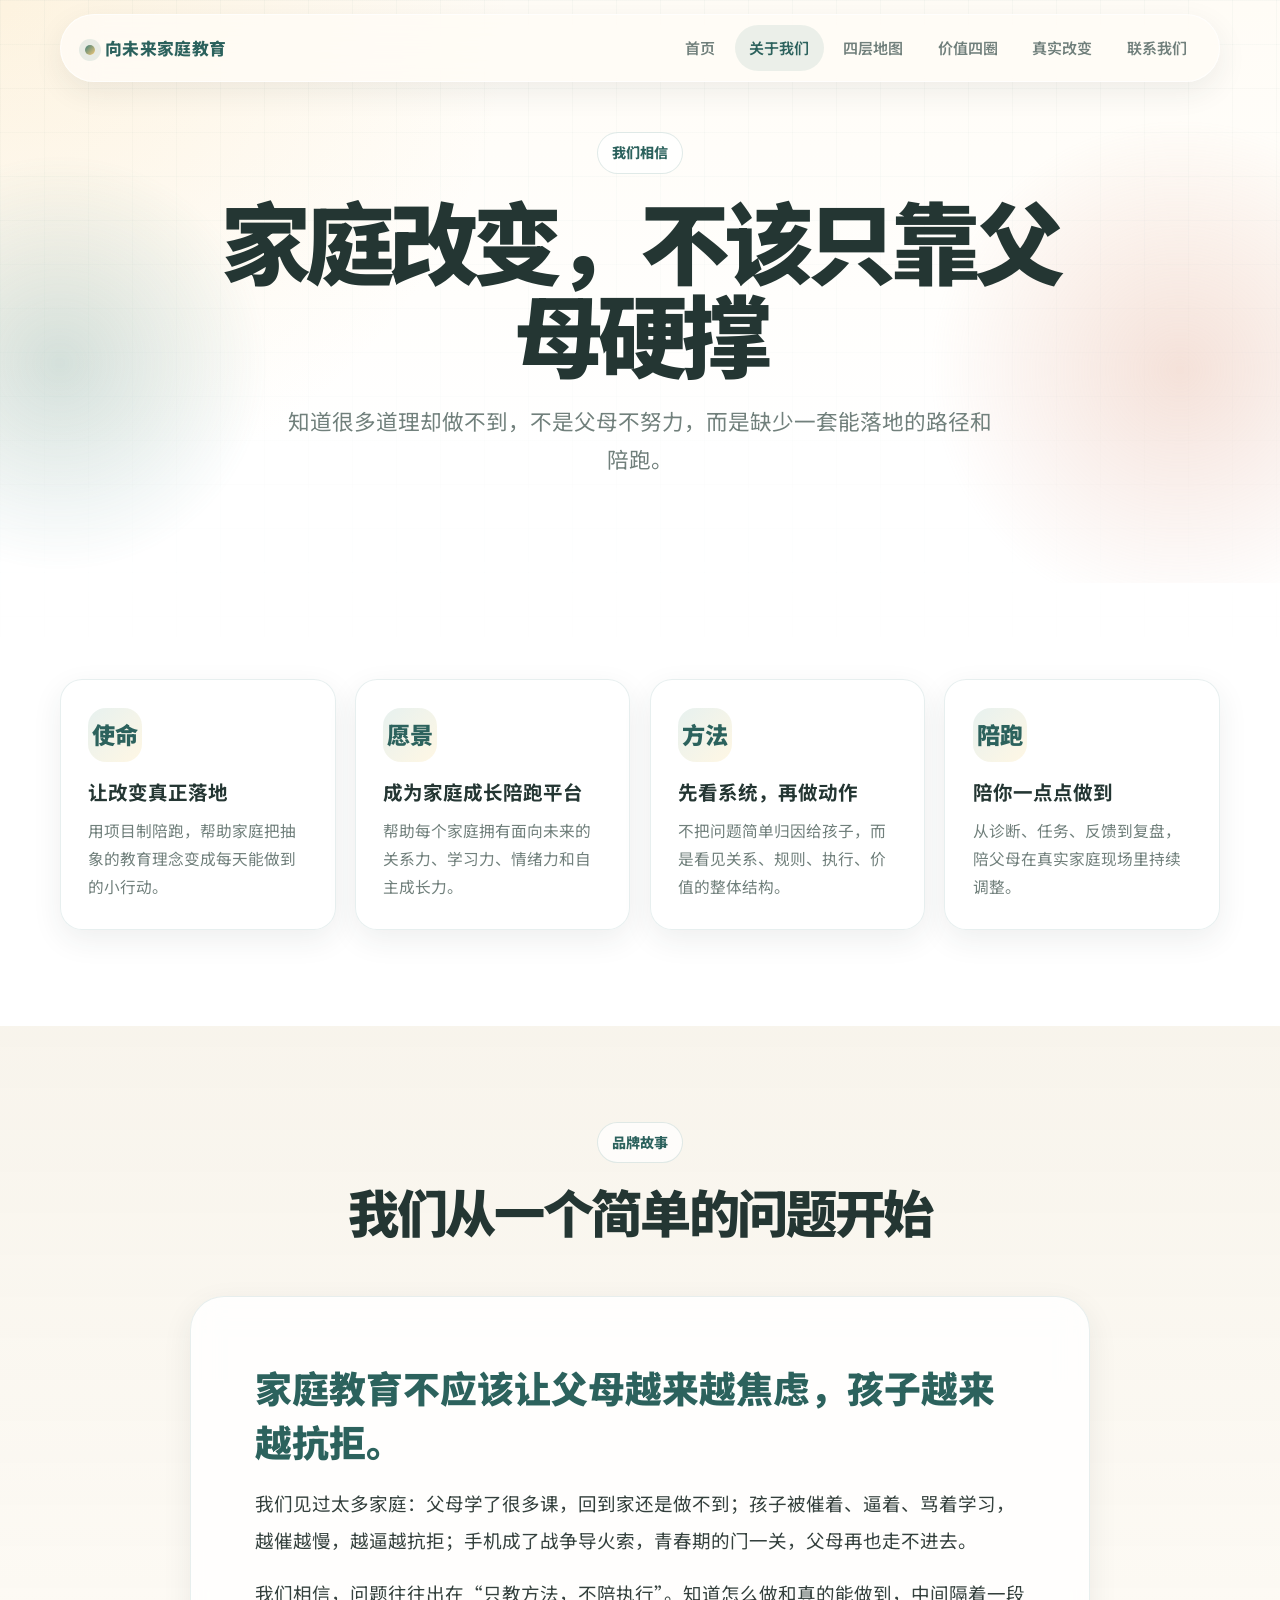
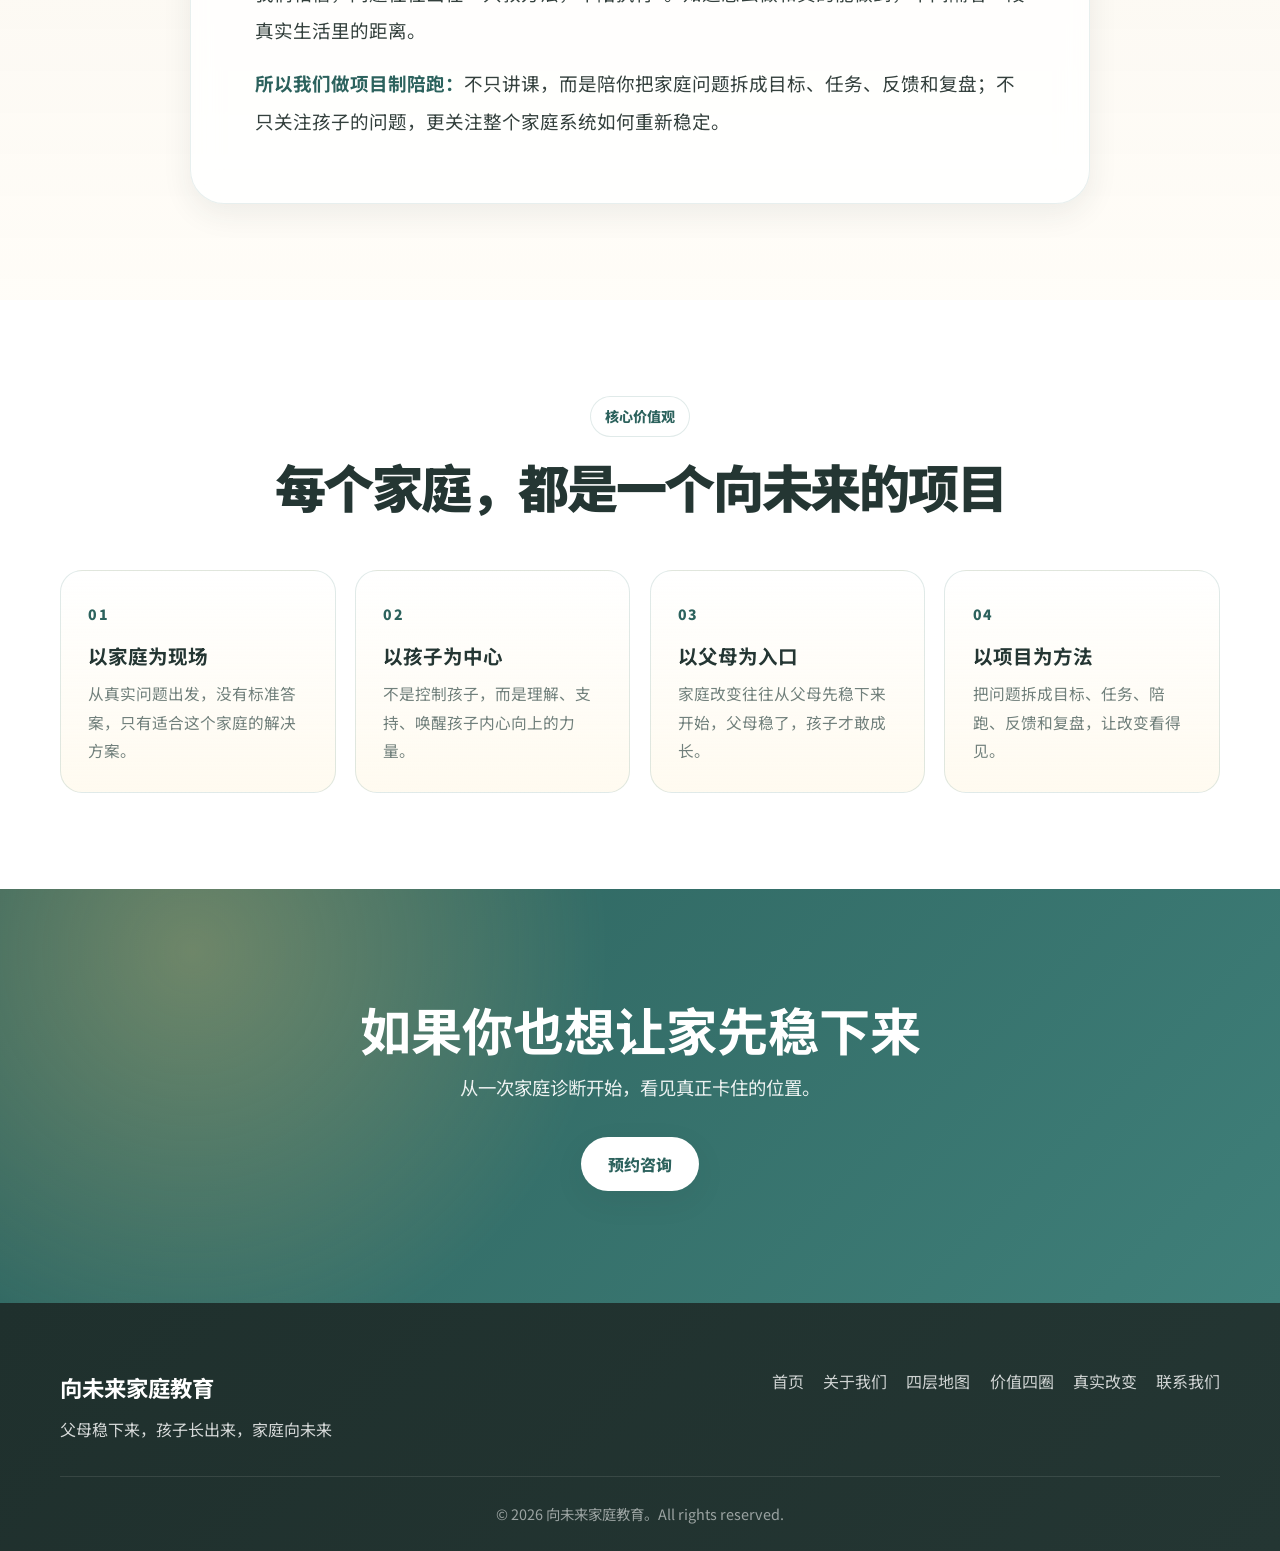
==== about.html @ 32664b5d "Initial commit: 向未来家庭教育官网 纯静态 HTML/CSS/JS 站点，包含首页、关于我们、四层地图、价值四圈、真实改变、联系我们等页面。设计了温暖浅色版和首页深色高级动态样板。  " ====
<!DOCTYPE html>
<html lang="zh-CN">
<head>
    <meta charset="UTF-8">
    <meta name="viewport" content="width=device-width, initial-scale=1.0">
    <title>关于我们 - 向未来家庭教育</title>
    <meta name="description" content="向未来家庭教育，用项目制陪跑帮助家庭把改变真正落地。">
    <link rel="stylesheet" href="css/style.css">
    <link href="https://fonts.googleapis.com/css2?family=Noto+Sans+SC:wght@300;400;500;700;900&display=swap" rel="stylesheet">
</head>
<body>
    <nav class="navbar">
        <div class="container">
            <div class="nav-brand">向未来家庭教育</div>
            <div class="nav-menu">
                <a href="index.html" class="nav-link">首页</a>
                <a href="about.html" class="nav-link active">关于我们</a>
                <a href="system.html" class="nav-link">四层地图</a>
                <a href="value.html" class="nav-link">价值四圈</a>
                <a href="cases.html" class="nav-link">真实改变</a>
                <a href="contact.html" class="nav-link">联系我们</a>
            </div>
            <button class="nav-toggle" aria-label="打开菜单">☰</button>
        </div>
    </nav>

    <section class="hero page-hero">
        <div class="container">
            <div class="hero-content reveal">
                <div class="hero-eyebrow">我们相信</div>
                <h1 class="hero-title">家庭改变，不该只靠父母硬撑</h1>
                <p class="hero-subtitle">知道很多道理却做不到，不是父母不努力，而是缺少一套能落地的路径和陪跑。</p>
            </div>
        </div>
    </section>

    <section class="section">
        <div class="container">
            <div class="values-grid">
                <div class="value-card reveal">
                    <div class="value-icon">使命</div>
                    <h3>让改变真正落地</h3>
                    <p>用项目制陪跑，帮助家庭把抽象的教育理念变成每天能做到的小行动。</p>
                </div>
                <div class="value-card reveal">
                    <div class="value-icon">愿景</div>
                    <h3>成为家庭成长陪跑平台</h3>
                    <p>帮助每个家庭拥有面向未来的关系力、学习力、情绪力和自主成长力。</p>
                </div>
                <div class="value-card reveal">
                    <div class="value-icon">方法</div>
                    <h3>先看系统，再做动作</h3>
                    <p>不把问题简单归因给孩子，而是看见关系、规则、执行、价值的整体结构。</p>
                </div>
                <div class="value-card reveal">
                    <div class="value-icon">陪跑</div>
                    <h3>陪你一点点做到</h3>
                    <p>从诊断、任务、反馈到复盘，陪父母在真实家庭现场里持续调整。</p>
                </div>
            </div>
        </div>
    </section>

    <section class="section bg-light">
        <div class="container">
            <div class="section-header reveal">
                <span class="eyebrow">品牌故事</span>
                <h2 class="section-title">我们从一个简单的问题开始</h2>
            </div>
            <div class="who-we-are reveal">
                <div class="who-card">
                    <p class="big-text">家庭教育不应该让父母越来越焦虑，孩子越来越抗拒。</p>
                    <p>我们见过太多家庭：父母学了很多课，回到家还是做不到；孩子被催着、逼着、骂着学习，越催越慢，越逼越抗拒；手机成了战争导火索，青春期的门一关，父母再也走不进去。</p>
                    <p>我们相信，问题往往出在“只教方法，不陪执行”。知道怎么做和真的能做到，中间隔着一段真实生活里的距离。</p>
                    <p><strong>所以我们做项目制陪跑：</strong>不只讲课，而是陪你把家庭问题拆成目标、任务、反馈和复盘；不只关注孩子的问题，更关注整个家庭系统如何重新稳定。</p>
                </div>
            </div>
        </div>
    </section>

    <section class="section">
        <div class="container">
            <div class="section-header reveal">
                <span class="eyebrow">核心价值观</span>
                <h2 class="section-title">每个家庭，都是一个向未来的项目</h2>
            </div>
            <div class="why-us">
                <div class="why-card reveal"><div class="why-number">01</div><h4>以家庭为现场</h4><p>从真实问题出发，没有标准答案，只有适合这个家庭的解决方案。</p></div>
                <div class="why-card reveal"><div class="why-number">02</div><h4>以孩子为中心</h4><p>不是控制孩子，而是理解、支持、唤醒孩子内心向上的力量。</p></div>
                <div class="why-card reveal"><div class="why-number">03</div><h4>以父母为入口</h4><p>家庭改变往往从父母先稳下来开始，父母稳了，孩子才敢成长。</p></div>
                <div class="why-card reveal"><div class="why-number">04</div><h4>以项目为方法</h4><p>把问题拆成目标、任务、陪跑、反馈和复盘，让改变看得见。</p></div>
            </div>
        </div>
    </section>

    <section class="section bg-primary">
        <div class="container">
            <div class="free-tools reveal">
                <h2>如果你也想让家先稳下来</h2>
                <p>从一次家庭诊断开始，看见真正卡住的位置。</p>
                <a href="contact.html" class="btn btn-white">预约咨询</a>
            </div>
        </div>
    </section>

    <footer class="footer"><div class="container"><div class="footer-content"><div class="footer-brand"><h3>向未来家庭教育</h3><p>父母稳下来，孩子长出来，家庭向未来</p></div><div class="footer-links"><a href="index.html">首页</a><a href="about.html">关于我们</a><a href="system.html">四层地图</a><a href="value.html">价值四圈</a><a href="cases.html">真实改变</a><a href="contact.html">联系我们</a></div></div><div class="footer-bottom"><p>&copy; 2026 向未来家庭教育。All rights reserved.</p></div></div></footer>
    <script src="js/main.js"></script>
</body>
</html>
---- css/style.css ----
/* 全局重置 */
* {
    margin: 0;
    padding: 0;
    box-sizing: border-box;
}

:root {
    --primary: #3F7F79;
    --primary-dark: #2C625D;
    --primary-soft: #E7F1EF;
    --secondary: #DFA58F;
    --secondary-soft: #FFF1EA;
    --accent: #F4C979;
    --accent-soft: #FFF7E4;
    --dark: #243633;
    --text: #34403D;
    --text-light: #71807C;
    --muted: #8D9A96;
    --line: rgba(63, 127, 121, 0.16);
    --light: #F7F3EA;
    --cream: #FFFCF6;
    --white: #fff;
    --danger: #BF5B51;
    --success: #4A8E68;
    --shadow-sm: 0 10px 30px rgba(36, 54, 51, 0.08);
    --shadow-md: 0 20px 60px rgba(36, 54, 51, 0.12);
    --shadow-lg: 0 34px 90px rgba(36, 54, 51, 0.18);
    --radius-sm: 14px;
    --radius-md: 22px;
    --radius-lg: 34px;
    --radius-xl: 48px;
    --ease: cubic-bezier(.2, .8, .2, 1);
}

html {
    scroll-behavior: smooth;
}

body {
    font-family: 'Noto Sans SC', -apple-system, BlinkMacSystemFont, "Segoe UI", sans-serif;
    line-height: 1.8;
    color: var(--text);
    background:
        radial-gradient(circle at top left, rgba(244, 201, 121, 0.18), transparent 32rem),
        linear-gradient(180deg, var(--cream), #fff 28rem);
    overflow-x: hidden;
}

body::before {
    content: "";
    position: fixed;
    inset: 0;
    pointer-events: none;
    background-image: linear-gradient(rgba(63, 127, 121, .035) 1px, transparent 1px), linear-gradient(90deg, rgba(63, 127, 121, .035) 1px, transparent 1px);
    background-size: 44px 44px;
    mask-image: linear-gradient(to bottom, #000, transparent 75%);
    z-index: -1;
}

img {
    max-width: 100%;
    display: block;
}

a {
    color: inherit;
}

.container {
    width: min(1160px, calc(100% - 40px));
    margin: 0 auto;
}

/* 导航栏 */
.navbar {
    position: fixed;
    top: 14px;
    left: 0;
    right: 0;
    z-index: 1000;
    transition: all .3s var(--ease);
}

.navbar .container {
    height: 68px;
    display: flex;
    justify-content: space-between;
    align-items: center;
    gap: 1.5rem;
    padding: 0 18px 0 24px;
    border: 1px solid rgba(255, 255, 255, .72);
    border-radius: 999px;
    background: rgba(255, 252, 246, .82);
    backdrop-filter: blur(18px);
    box-shadow: var(--shadow-sm);
}

.navbar.scrolled .container {
    background: rgba(255, 252, 246, .94);
    box-shadow: 0 16px 50px rgba(36, 54, 51, .14);
}

.nav-brand {
    font-size: 1.05rem;
    font-weight: 800;
    letter-spacing: .02em;
    color: var(--primary-dark);
    white-space: nowrap;
}

.nav-brand::before {
    content: "";
    display: inline-block;
    width: 10px;
    height: 10px;
    margin-right: 10px;
    border-radius: 999px;
    background: linear-gradient(135deg, var(--primary), var(--accent));
    box-shadow: 0 0 0 6px rgba(63, 127, 121, .12);
}

.nav-menu {
    display: flex;
    align-items: center;
    gap: .35rem;
}

.nav-link {
    text-decoration: none;
    color: var(--text-light);
    font-weight: 600;
    font-size: .94rem;
    padding: .58rem .9rem;
    border-radius: 999px;
    transition: all .25s var(--ease);
}

.nav-link:hover,
.nav-link.active {
    color: var(--primary-dark);
    background: rgba(63, 127, 121, .1);
}

.nav-toggle {
    display: none;
    width: 42px;
    height: 42px;
    border: 0;
    border-radius: 999px;
    background: var(--primary-soft);
    color: var(--primary-dark);
    font-size: 1.2rem;
    cursor: pointer;
}

/* 按钮 */
.btn {
    display: inline-flex;
    align-items: center;
    justify-content: center;
    gap: .5rem;
    min-height: 48px;
    padding: 12px 26px;
    border-radius: 999px;
    text-decoration: none;
    font-weight: 800;
    letter-spacing: .01em;
    transition: all .25s var(--ease);
    border: 1px solid transparent;
    cursor: pointer;
}

.btn-primary {
    background: linear-gradient(135deg, var(--primary), var(--primary-dark));
    color: var(--white);
    box-shadow: 0 16px 34px rgba(63, 127, 121, .26);
}

.btn-primary:hover {
    transform: translateY(-3px);
    box-shadow: 0 22px 42px rgba(63, 127, 121, .34);
}

.btn-secondary {
    background: rgba(255, 255, 255, .68);
    color: var(--primary-dark);
    border-color: var(--line);
}

.btn-secondary:hover {
    background: var(--primary-soft);
    transform: translateY(-2px);
}

.btn-white {
    background: var(--white);
    color: var(--primary-dark);
    box-shadow: var(--shadow-sm);
}

.btn-white:hover {
    transform: translateY(-3px);
    box-shadow: var(--shadow-md);
}

/* Hero 区域 */
.hero {
    position: relative;
    min-height: 92vh;
    display: flex;
    align-items: center;
    padding: 132px 0 72px;
    overflow: hidden;
    color: var(--dark);
}

.hero::before,
.hero::after {
    content: "";
    position: absolute;
    border-radius: 999px;
    filter: blur(2px);
    pointer-events: none;
}

.hero::before {
    width: 520px;
    height: 520px;
    right: -160px;
    top: 110px;
    background: radial-gradient(circle, rgba(223, 165, 143, .32), transparent 68%);
}

.hero::after {
    width: 420px;
    height: 420px;
    left: -150px;
    bottom: 10px;
    background: radial-gradient(circle, rgba(63, 127, 121, .22), transparent 70%);
}

.hero-content {
    position: relative;
    z-index: 1;
    max-width: 880px;
    text-align: center;
    margin: 0 auto;
}

.hero-eyebrow,
.eyebrow {
    display: inline-flex;
    align-items: center;
    gap: .5rem;
    padding: .45rem .85rem;
    margin-bottom: 1.2rem;
    border: 1px solid var(--line);
    border-radius: 999px;
    background: rgba(255, 255, 255, .72);
    color: var(--primary-dark);
    font-size: .88rem;
    font-weight: 800;
}

.hero-title {
    font-size: clamp(2.7rem, 7vw, 6rem);
    font-weight: 900;
    line-height: 1.04;
    letter-spacing: -.07em;
    color: var(--dark);
    margin-bottom: 1.4rem;
}

.hero-title span,
.gradient-text {
    color: transparent;
    background: linear-gradient(135deg, var(--primary-dark), var(--secondary), var(--accent));
    -webkit-background-clip: text;
    background-clip: text;
}

.hero-subtitle {
    max-width: 720px;
    margin: 0 auto 2rem;
    font-size: clamp(1.08rem, 2vw, 1.35rem);
    color: var(--text-light);
}

.hero-buttons {
    display: flex;
    gap: .9rem;
    justify-content: center;
    flex-wrap: wrap;
}

.hero-panel {
    margin: 3rem auto 0;
    display: grid;
    grid-template-columns: repeat(3, 1fr);
    gap: 1rem;
    max-width: 930px;
}

.hero-stat,
.glass-card {
    padding: 1.25rem;
    border: 1px solid rgba(255, 255, 255, .7);
    border-radius: var(--radius-md);
    background: rgba(255, 255, 255, .7);
    box-shadow: var(--shadow-sm);
    backdrop-filter: blur(16px);
}

.hero-stat strong {
    display: block;
    color: var(--primary-dark);
    font-size: 1.15rem;
    margin-bottom: .25rem;
}

.hero-stat span {
    color: var(--text-light);
    font-size: .94rem;
}

/* 通用区块 */
.section {
    padding: 96px 0;
    position: relative;
}

.section-header {
    text-align: center;
    margin: 0 auto 3.4rem;
    max-width: 760px;
}

.section-title {
    font-size: clamp(2rem, 4vw, 3.3rem);
    line-height: 1.16;
    letter-spacing: -.045em;
    font-weight: 900;
    color: var(--dark);
    margin-bottom: .9rem;
}

.section-subtitle {
    font-size: 1.12rem;
    color: var(--text-light);
}

.bg-light {
    background: linear-gradient(180deg, rgba(247, 243, 234, .9), rgba(255, 252, 246, .82));
}

.bg-primary {
    background:
        radial-gradient(circle at 15% 15%, rgba(244, 201, 121, .32), transparent 26rem),
        linear-gradient(135deg, var(--primary-dark), var(--primary));
    color: var(--white);
}

.bg-primary .section-title,
.bg-primary .section-subtitle,
.bg-primary h2,
.bg-primary p {
    color: var(--white);
}

/* 卡片与网格 */
.who-we-are {
    max-width: 900px;
    margin: 0 auto;
}

.who-card,
.value-card,
.testimonial-card,
.contact-item,
.case-card,
.feature-card,
.story-card,
.form-card,
.tool-card,
.pyramid-layer,
.circle-item,
.formula-step {
    border: 1px solid rgba(63, 127, 121, .12);
    background: rgba(255, 255, 255, .82);
    box-shadow: var(--shadow-sm);
    backdrop-filter: blur(14px);
}

.who-card {
    padding: clamp(2rem, 5vw, 4rem);
    border-radius: var(--radius-lg);
    font-size: 1.16rem;
    line-height: 2;
}

.who-card p + p {
    margin-top: 1rem;
}

.who-card strong,
.highlight {
    color: var(--primary-dark);
}

.big-text {
    font-size: clamp(1.5rem, 3vw, 2.3rem);
    line-height: 1.45;
    font-weight: 900;
    color: var(--primary-dark);
}

.values-grid,
.why-us,
.testimonials,
.contact-info,
.feature-grid,
.case-grid,
.resource-grid {
    display: grid;
    grid-template-columns: repeat(4, 1fr);
    gap: 1.2rem;
}

.value-card,
.why-card,
.contact-item,
.feature-card,
.tool-card {
    padding: 1.7rem;
    border-radius: var(--radius-md);
    transition: all .28s var(--ease);
}

.value-card {
    min-height: 100%;
}

.value-card:hover,
.why-card:hover,
.testimonial-card:hover,
.contact-item:hover,
.feature-card:hover,
.tool-card:hover {
    transform: translateY(-6px);
    box-shadow: var(--shadow-md);
}

.value-icon {
    width: 54px;
    height: 54px;
    display: grid;
    place-items: center;
    margin-bottom: 1.1rem;
    border-radius: 18px;
    background: linear-gradient(135deg, var(--primary-soft), var(--accent-soft));
    color: var(--primary-dark);
    font-size: 1.45rem;
    font-weight: 900;
}

.value-card h3,
.why-card h4,
.contact-item h4,
.feature-card h3,
.tool-card h3 {
    color: var(--dark);
    font-size: 1.22rem;
    line-height: 1.35;
    margin-bottom: .7rem;
}

.value-card p,
.why-card p,
.contact-item p,
.feature-card p,
.tool-card p {
    color: var(--text-light);
    font-size: .98rem;
}

.why-card {
    position: relative;
    border-radius: var(--radius-md);
    background: linear-gradient(180deg, rgba(255,255,255,.85), rgba(255,247,228,.55));
    border: 1px solid var(--line);
}

.why-number {
    display: inline-flex;
    margin-bottom: 1rem;
    color: var(--primary-dark);
    font-size: .88rem;
    font-weight: 900;
    letter-spacing: .12em;
}

.testimonials {
    grid-template-columns: repeat(3, 1fr);
}

.testimonial-card,
.case-card {
    position: relative;
    padding: 2rem;
    border-radius: var(--radius-lg);
    overflow: hidden;
}

.testimonial-card::before {
    content: "“";
    position: absolute;
    top: -18px;
    right: 24px;
    font-size: 8rem;
    line-height: 1;
    color: rgba(63, 127, 121, .1);
    font-family: Georgia, serif;
}

.testimonial-text {
    position: relative;
    z-index: 1;
    font-size: 1.05rem;
    line-height: 1.9;
    color: var(--text);
    margin-bottom: 1.5rem;
}

.testimonial-author {
    color: var(--primary-dark);
    font-weight: 800;
}

/* 免费工具 */
.free-tools {
    text-align: center;
    padding: 1rem 0;
}

.free-tools h2 {
    font-size: clamp(2rem, 4vw, 3.4rem);
    line-height: 1.12;
    margin-bottom: .8rem;
}

.free-tools p {
    font-size: 1.15rem;
    opacity: .9;
    margin-bottom: 2rem;
}

.tools-list {
    display: flex;
    flex-wrap: wrap;
    gap: .75rem;
    justify-content: center;
    margin-bottom: 2.2rem;
}

.tool-item {
    display: inline-flex;
    align-items: center;
    padding: .62rem 1rem;
    border: 1px solid rgba(255,255,255,.32);
    border-radius: 999px;
    background: rgba(255,255,255,.14);
    color: inherit;
    font-weight: 700;
}

/* 方法论页面 */
.page-hero {
    min-height: 54vh;
}

.core-principle {
    position: relative;
    padding: clamp(2rem, 5vw, 3.2rem);
    border-radius: var(--radius-xl);
    margin-bottom: 3rem;
    color: var(--white);
    text-align: center;
    background:
        radial-gradient(circle at 20% 10%, rgba(244, 201, 121, .42), transparent 24rem),
        linear-gradient(135deg, var(--primary-dark), var(--primary));
    box-shadow: var(--shadow-md);
    overflow: hidden;
}

.core-principle h3 {
    font-size: clamp(1.45rem, 3vw, 2.1rem);
    margin-bottom: .75rem;
}

.core-principle p {
    opacity: .92;
}

.pyramid-container,
.value-circles-container {
    max-width: 920px;
    margin: 0 auto;
}

.pyramid-layer {
    position: relative;
    padding: 1.5rem 1.6rem;
    margin-bottom: 1rem;
    border-radius: var(--radius-md);
    cursor: pointer;
    transition: all .28s var(--ease);
    border-left: 7px solid var(--primary);
}

.pyramid-layer:hover,
.pyramid-layer.active {
    transform: translateX(8px);
    box-shadow: var(--shadow-md);
    background: var(--white);
}

.pyramid-layer__title,
.circle-title {
    color: var(--dark);
    font-size: clamp(1.35rem, 3vw, 1.8rem);
    font-weight: 900;
    margin-bottom: .35rem;
}

.pyramid-layer__subtitle {
    color: var(--primary-dark);
    font-weight: 800;
    margin-bottom: .45rem;
}

.pyramid-layer__desc,
.circle-desc {
    color: var(--text-light);
}

.expand-icon {
    float: right;
    width: 34px;
    height: 34px;
    display: grid;
    place-items: center;
    border-radius: 999px;
    background: var(--primary-soft);
    color: var(--primary-dark);
    font-weight: 900;
    transition: transform .25s var(--ease);
}

.pyramid-layer.active .expand-icon {
    transform: rotate(45deg);
}

.pyramid-detail {
    display: none;
    padding: 1.6rem;
    margin: -.25rem 0 1.15rem 1.2rem;
    border-radius: var(--radius-md);
    background: linear-gradient(180deg, var(--primary-soft), rgba(255,255,255,.82));
    border: 1px solid var(--line);
}

.pyramid-detail.active {
    display: block;
    animation: fadeUp .32s var(--ease);
}

.pyramid-detail h4 {
    color: var(--primary-dark);
    margin-bottom: .75rem;
}

.circle-item {
    position: relative;
    padding: 2rem;
    margin-bottom: 1.2rem;
    border-radius: var(--radius-lg);
    transition: all .28s var(--ease);
}

.circle-item:hover {
    transform: translateY(-5px);
    box-shadow: var(--shadow-md);
}

.circle-number {
    display: inline-flex;
    padding: .28rem .7rem;
    margin-bottom: .8rem;
    border-radius: 999px;
    background: var(--accent-soft);
    color: var(--primary-dark);
    font-size: .85rem;
    font-weight: 900;
}

.circle-examples,
.formula-section {
    margin-top: 1.25rem;
    padding: 1.4rem;
    border-radius: var(--radius-md);
    background: rgba(247, 243, 234, .78);
    border: 1px solid var(--line);
}

.circle-examples h4 {
    color: var(--primary-dark);
    margin-bottom: .8rem;
}

.circle-examples ul {
    list-style: none;
}

.circle-examples li {
    position: relative;
    padding: .35rem 0 .35rem 1.35rem;
}

.circle-examples li::before {
    content: "";
    position: absolute;
    left: 0;
    top: 1rem;
    width: 7px;
    height: 7px;
    border-radius: 999px;
    background: var(--primary);
}

.formula-section {
    padding: clamp(2rem, 5vw, 3.2rem);
    margin-top: 3rem;
}

.formula-steps {
    display: grid;
    grid-template-columns: repeat(4, 1fr);
    gap: 1rem;
    margin-top: 1.6rem;
}

.formula-step {
    padding: 1.3rem;
    border-radius: var(--radius-md);
}

.formula-step__num {
    color: var(--primary-dark);
    font-weight: 900;
    font-size: .82rem;
    letter-spacing: .08em;
    margin-bottom: .45rem;
}

.formula-step__name {
    color: var(--dark);
    font-weight: 900;
    margin-bottom: .35rem;
}

.formula-step__desc {
    color: var(--text-light);
    font-size: .92rem;
}

.speech-pair {
    display: grid;
    grid-template-columns: 1fr 1fr;
    gap: 1rem;
    margin-bottom: 1.2rem;
}

.speech-box {
    min-height: 100%;
    padding: 1.35rem;
    border-radius: var(--radius-md);
    line-height: 1.75;
}

.speech-box--bad {
    background: #FFF3F1;
    border: 1px solid rgba(191, 91, 81, .22);
}

.speech-box--good {
    background: #F0FAF2;
    border: 1px solid rgba(74, 142, 104, .22);
}

.speech-badge {
    display: inline-flex;
    margin-bottom: .55rem;
    font-size: .86rem;
    font-weight: 900;
}

.speech-badge--bad { color: var(--danger); }
.speech-badge--good { color: var(--success); }

/* 表单与联系 */
.contact-info {
    grid-template-columns: repeat(3, 1fr);
}

.contact-layout {
    display: grid;
    grid-template-columns: .9fr 1.1fr;
    gap: 1.4rem;
    align-items: start;
}

.form-card {
    padding: clamp(1.5rem, 4vw, 2.4rem);
    border-radius: var(--radius-lg);
}

.form-grid {
    display: grid;
    gap: 1.1rem;
}

.form-field label {
    display: block;
    margin-bottom: .45rem;
    color: var(--dark);
    font-weight: 800;
}

.form-field input,
.form-field select,
.form-field textarea {
    width: 100%;
    border: 1px solid var(--line);
    border-radius: 16px;
    background: rgba(255,255,255,.88);
    color: var(--text);
    font: inherit;
    padding: .86rem 1rem;
    outline: none;
    transition: all .2s var(--ease);
}

.form-field textarea {
    resize: vertical;
}

.form-field input:focus,
.form-field select:focus,
.form-field textarea:focus {
    border-color: var(--primary);
    box-shadow: 0 0 0 4px rgba(63,127,121,.12);
}

.qr-card img {
    width: min(220px, 100%);
    margin: 1rem auto 0;
    border-radius: 22px;
    box-shadow: var(--shadow-sm);
}

/* 页脚 */
.footer {
    padding: 4rem 0 1.5rem;
    color: rgba(255,255,255,.82);
    background: linear-gradient(135deg, #1F302D, #243633);
}

.footer-content {
    display: flex;
    justify-content: space-between;
    align-items: flex-start;
    flex-wrap: wrap;
    gap: 2rem;
    margin-bottom: 2rem;
}

.footer-brand h3 {
    color: var(--white);
    font-size: 1.4rem;
    margin-bottom: .45rem;
}

.footer-links {
    display: flex;
    flex-wrap: wrap;
    gap: .7rem 1.2rem;
}

.footer-links a {
    color: rgba(255,255,255,.78);
    text-decoration: none;
}

.footer-links a:hover {
    color: var(--white);
}

.footer-bottom {
    padding-top: 1.5rem;
    border-top: 1px solid rgba(255,255,255,.1);
    color: rgba(255,255,255,.55);
    font-size: .9rem;
    text-align: center;
}

.text-muted {
    color: var(--text-light);
}

.text-center {
    text-align: center;
}

.mt-lg {
    margin-top: 3rem;
}

@keyframes fadeUp {
    from { opacity: 0; transform: translateY(16px); }
    to { opacity: 1; transform: translateY(0); }
}

.reveal {
    opacity: 0;
    transform: translateY(22px);
    transition: opacity .65s var(--ease), transform .65s var(--ease);
}

.reveal.is-visible {
    opacity: 1;
    transform: translateY(0);
}

/* 响应式 */
@media (max-width: 980px) {
    .values-grid,
    .why-us,
    .formula-steps {
        grid-template-columns: repeat(2, 1fr);
    }

    .testimonials,
    .contact-info,
    .hero-panel,
    .contact-layout {
        grid-template-columns: 1fr;
    }
}

@media (max-width: 768px) {
    .container {
        width: min(100% - 28px, 1160px);
    }

    .navbar {
        top: 10px;
    }

    .navbar .container {
        height: 62px;
        border-radius: 26px;
    }

    .nav-menu {
        display: none;
        position: absolute;
        top: 70px;
        left: 14px;
        right: 14px;
        flex-direction: column;
        align-items: stretch;
        gap: .35rem;
        padding: .8rem;
        border: 1px solid var(--line);
        border-radius: 24px;
        background: rgba(255, 252, 246, .98);
        box-shadow: var(--shadow-md);
    }

    .nav-menu.active {
        display: flex;
    }

    .nav-link {
        padding: .82rem 1rem;
    }

    .nav-toggle {
        display: grid;
        place-items: center;
    }

    .hero {
        min-height: auto;
        padding: 112px 0 58px;
    }

    .section {
        padding: 70px 0;
    }

    .section-header {
        margin-bottom: 2.2rem;
    }

    .values-grid,
    .why-us,
    .testimonials,
    .formula-steps,
    .speech-pair,
    .resource-grid,
    .case-grid {
        grid-template-columns: 1fr;
    }

    .who-card,
    .testimonial-card,
    .case-card {
        padding: 1.45rem;
    }

    .pyramid-layer:hover,
    .pyramid-layer.active {
        transform: translateY(-4px);
    }

    .pyramid-detail {
        margin-left: 0;
    }

    .footer-content,
    .footer-links {
        flex-direction: column;
    }
}

/* 首页深色高级动态样板 */
.home-dark {
    --primary: #6BD0BD;
    --primary-dark: #9DE7D7;
    --primary-soft: rgba(107, 208, 189, .14);
    --secondary: #D9A46E;
    --secondary-soft: rgba(217, 164, 110, .14);
    --accent: #F1C977;
    --accent-soft: rgba(241, 201, 119, .16);
    --dark: #F5F1E7;
    --text: #E8EFEA;
    --text-light: #A9BAB3;
    --muted: #778A83;
    --line: rgba(213, 235, 226, .14);
    --light: #0E1C1B;
    --cream: #081211;
    --white: #FFFFFF;
    --shadow-sm: 0 18px 46px rgba(0, 0, 0, .24);
    --shadow-md: 0 28px 80px rgba(0, 0, 0, .34);
    --shadow-lg: 0 42px 120px rgba(0, 0, 0, .46);
    --cursor-x: 50vw;
    --cursor-y: 35vh;
    background: radial-gradient(circle at var(--cursor-x) var(--cursor-y), rgba(107, 208, 189, .18), transparent 25rem), radial-gradient(circle at 80% 10%, rgba(241, 201, 119, .13), transparent 28rem), linear-gradient(180deg, #07100F 0%, #0B1716 42%, #101D1B 100%);
    color: var(--text);
}

.home-dark::before {
    background-image: linear-gradient(rgba(213, 235, 226, .045) 1px, transparent 1px), linear-gradient(90deg, rgba(213, 235, 226, .045) 1px, transparent 1px);
    opacity: .8;
    mask-image: linear-gradient(to bottom, #000 0%, rgba(0,0,0,.7) 46%, transparent 100%);
}

.home-dark .navbar .container {
    border-color: rgba(213, 235, 226, .16);
    background: rgba(8, 18, 17, .66);
    box-shadow: 0 18px 70px rgba(0, 0, 0, .34);
}

.home-dark .navbar.scrolled .container {
    background: rgba(8, 18, 17, .9);
    border-color: rgba(241, 201, 119, .2);
}

.home-dark .nav-brand,
.home-dark .nav-link:hover,
.home-dark .nav-link.active {
    color: #F7E8BF;
}

.home-dark .nav-brand::before {
    background: linear-gradient(135deg, var(--primary), var(--accent));
    box-shadow: 0 0 0 6px rgba(107, 208, 189, .1), 0 0 28px rgba(241, 201, 119, .28);
}

.home-dark .nav-link {
    color: rgba(232, 239, 234, .68);
}

.home-dark .nav-link:hover,
.home-dark .nav-link.active {
    background: rgba(241, 201, 119, .1);
}

.home-dark .nav-toggle {
    background: rgba(255,255,255,.08);
    color: var(--accent);
}

.home-dark .hero {
    min-height: 100vh;
    background: radial-gradient(circle at 50% -10%, rgba(107, 208, 189, .16), transparent 34rem), linear-gradient(180deg, rgba(8, 18, 17, .12), rgba(8, 18, 17, .82));
    isolation: isolate;
}

.home-dark .hero::before {
    width: 620px;
    height: 620px;
    right: -180px;
    top: 70px;
    background: radial-gradient(circle, rgba(107, 208, 189, .18), transparent 68%);
    animation: darkFloat 12s var(--ease) infinite alternate;
}

.home-dark .hero::after {
    width: 520px;
    height: 520px;
    left: -180px;
    bottom: -80px;
    background: radial-gradient(circle, rgba(241, 201, 119, .14), transparent 70%);
    animation: darkFloat 15s var(--ease) infinite alternate-reverse;
}

.dark-orb,
.dark-grid {
    position: absolute;
    pointer-events: none;
    z-index: 0;
}

.dark-orb {
    border-radius: 999px;
    filter: blur(18px);
    opacity: .68;
    mix-blend-mode: screen;
}

.dark-orb-primary {
    width: 340px;
    height: 340px;
    left: calc(var(--cursor-x) - 170px);
    top: calc(var(--cursor-y) - 170px);
    background: radial-gradient(circle, rgba(107, 208, 189, .22), transparent 62%);
    transition: left .5s var(--ease), top .5s var(--ease);
}

.dark-orb-secondary {
    width: 260px;
    height: 260px;
    right: 10%;
    top: 18%;
    background: radial-gradient(circle, rgba(241, 201, 119, .2), transparent 65%);
}

.dark-grid {
    inset: 0;
    background: linear-gradient(rgba(213, 235, 226, .06) 1px, transparent 1px), linear-gradient(90deg, rgba(213, 235, 226, .06) 1px, transparent 1px);
    background-size: 72px 72px;
    mask-image: radial-gradient(circle at 50% 20%, #000, transparent 66%);
    opacity: .55;
}

.home-dark .hero-content {
    max-width: 980px;
}

.home-dark .hero-eyebrow,
.home-dark .eyebrow {
    border-color: rgba(241, 201, 119, .22);
    background: rgba(241, 201, 119, .08);
    color: #F7E8BF;
    box-shadow: inset 0 1px 0 rgba(255,255,255,.08);
}

.home-dark .hero-title,
.home-dark .section-title {
    color: #F7F2E8;
    text-shadow: 0 18px 70px rgba(0,0,0,.42);
}

.home-dark .hero-title span,
.home-dark .gradient-text {
    background: linear-gradient(135deg, #F7E8BF 0%, #77D9C8 46%, #D9A46E 100%);
    -webkit-background-clip: text;
    background-clip: text;
}

.home-dark .hero-subtitle,
.home-dark .section-subtitle {
    color: rgba(232, 239, 234, .7);
}

.home-dark .btn-primary {
    background: linear-gradient(135deg, #F1C977, #C78A4F 52%, #6BD0BD);
    color: #081211;
    box-shadow: 0 18px 54px rgba(241, 201, 119, .18), 0 0 0 1px rgba(255,255,255,.08) inset;
}

.home-dark .btn-secondary,
.home-dark .btn-white {
    background: rgba(255, 255, 255, .07);
    color: #F7E8BF;
    border-color: rgba(241, 201, 119, .18);
    box-shadow: inset 0 1px 0 rgba(255,255,255,.08);
}

.home-dark .hero-panel {
    perspective: 1200px;
}

.home-dark .hero-stat,
.home-dark .who-card,
.home-dark .value-card,
.home-dark .why-card,
.home-dark .testimonial-card {
    border-color: rgba(213, 235, 226, .13);
    background: linear-gradient(180deg, rgba(255,255,255,.105), rgba(255,255,255,.045)), rgba(11, 23, 22, .62);
    box-shadow: 0 24px 80px rgba(0,0,0,.28), inset 0 1px 0 rgba(255,255,255,.08);
    backdrop-filter: blur(20px);
}

.home-dark .hero-stat strong,
.home-dark .value-card h3,
.home-dark .why-card h4,
.home-dark .testimonial-author,
.home-dark .who-card strong {
    color: #F7E8BF;
}

.home-dark .hero-stat span,
.home-dark .value-card p,
.home-dark .why-card p,
.home-dark .testimonial-text,
.home-dark .who-card,
.home-dark .text-muted {
    color: rgba(232, 239, 234, .72);
}

.home-dark .section {
    background: transparent;
}

.home-dark .bg-light {
    background: radial-gradient(circle at 20% 20%, rgba(107, 208, 189, .08), transparent 28rem), rgba(255,255,255,.018);
}

.home-dark .bg-primary {
    background: radial-gradient(circle at 18% 16%, rgba(241, 201, 119, .16), transparent 28rem), radial-gradient(circle at 80% 70%, rgba(107, 208, 189, .12), transparent 26rem), linear-gradient(135deg, #0B1716, #152825);
}

.home-dark .value-card,
.home-dark .why-card,
.home-dark .testimonial-card,
.home-dark .hero-stat {
    transform-style: preserve-3d;
    will-change: transform;
}

.home-dark .value-card:hover,
.home-dark .why-card:hover,
.home-dark .testimonial-card:hover,
.home-dark .hero-stat:hover {
    box-shadow: 0 34px 100px rgba(0,0,0,.38), 0 0 0 1px rgba(241, 201, 119, .18) inset;
}

.home-dark .value-icon {
    background: linear-gradient(135deg, rgba(107, 208, 189, .18), rgba(241, 201, 119, .13));
    color: #F7E8BF;
    border: 1px solid rgba(241, 201, 119, .16);
}

.home-dark .why-number {
    color: #77D9C8;
}

.home-dark .testimonial-card::before {
    color: rgba(241, 201, 119, .12);
}

.home-dark .tool-item {
    background: rgba(255,255,255,.07);
    border-color: rgba(241, 201, 119, .18);
}

.signal-map {
    width: min(520px, 90%);
    height: 88px;
    margin: 2.4rem auto 0;
    display: flex;
    align-items: center;
    justify-content: space-between;
    position: relative;
    opacity: .8;
}

.signal-map::before {
    content: "";
    position: absolute;
    left: 8%;
    right: 8%;
    top: 50%;
    height: 1px;
    background: linear-gradient(90deg, transparent, rgba(241, 201, 119, .5), rgba(107, 208, 189, .5), transparent);
}

.signal-map span {
    width: 18px;
    height: 18px;
    border-radius: 999px;
    background: #0B1716;
    border: 1px solid rgba(241, 201, 119, .42);
    box-shadow: 0 0 28px rgba(241, 201, 119, .22), inset 0 0 12px rgba(107, 208, 189, .18);
    animation: signalPulse 3.6s var(--ease) infinite;
}

.signal-map span:nth-child(2) { animation-delay: .35s; }
.signal-map span:nth-child(3) { animation-delay: .7s; }
.signal-map span:nth-child(4) { animation-delay: 1.05s; }

.home-dark .footer {
    background: #07100F;
}

@keyframes darkFloat {
    from { transform: translate3d(0, 0, 0) scale(1); }
    to { transform: translate3d(28px, -22px, 0) scale(1.06); }
}

@keyframes signalPulse {
    0%, 100% { transform: scale(1); opacity: .65; }
    45% { transform: scale(1.42); opacity: 1; }
}

@media (max-width: 768px) {
    .home-dark .nav-menu {
        background: rgba(8, 18, 17, .96);
        border-color: rgba(241, 201, 119, .18);
    }

    .dark-orb-primary {
        display: none;
    }

    .signal-map {
        height: 58px;
        margin-top: 1.5rem;
    }
}

@media (prefers-reduced-motion: reduce) {
    .home-dark *,
    .home-dark *::before,
    .home-dark *::after {
        animation: none !important;
        transition-duration: .01ms !important;
        scroll-behavior: auto !important;
    }
}
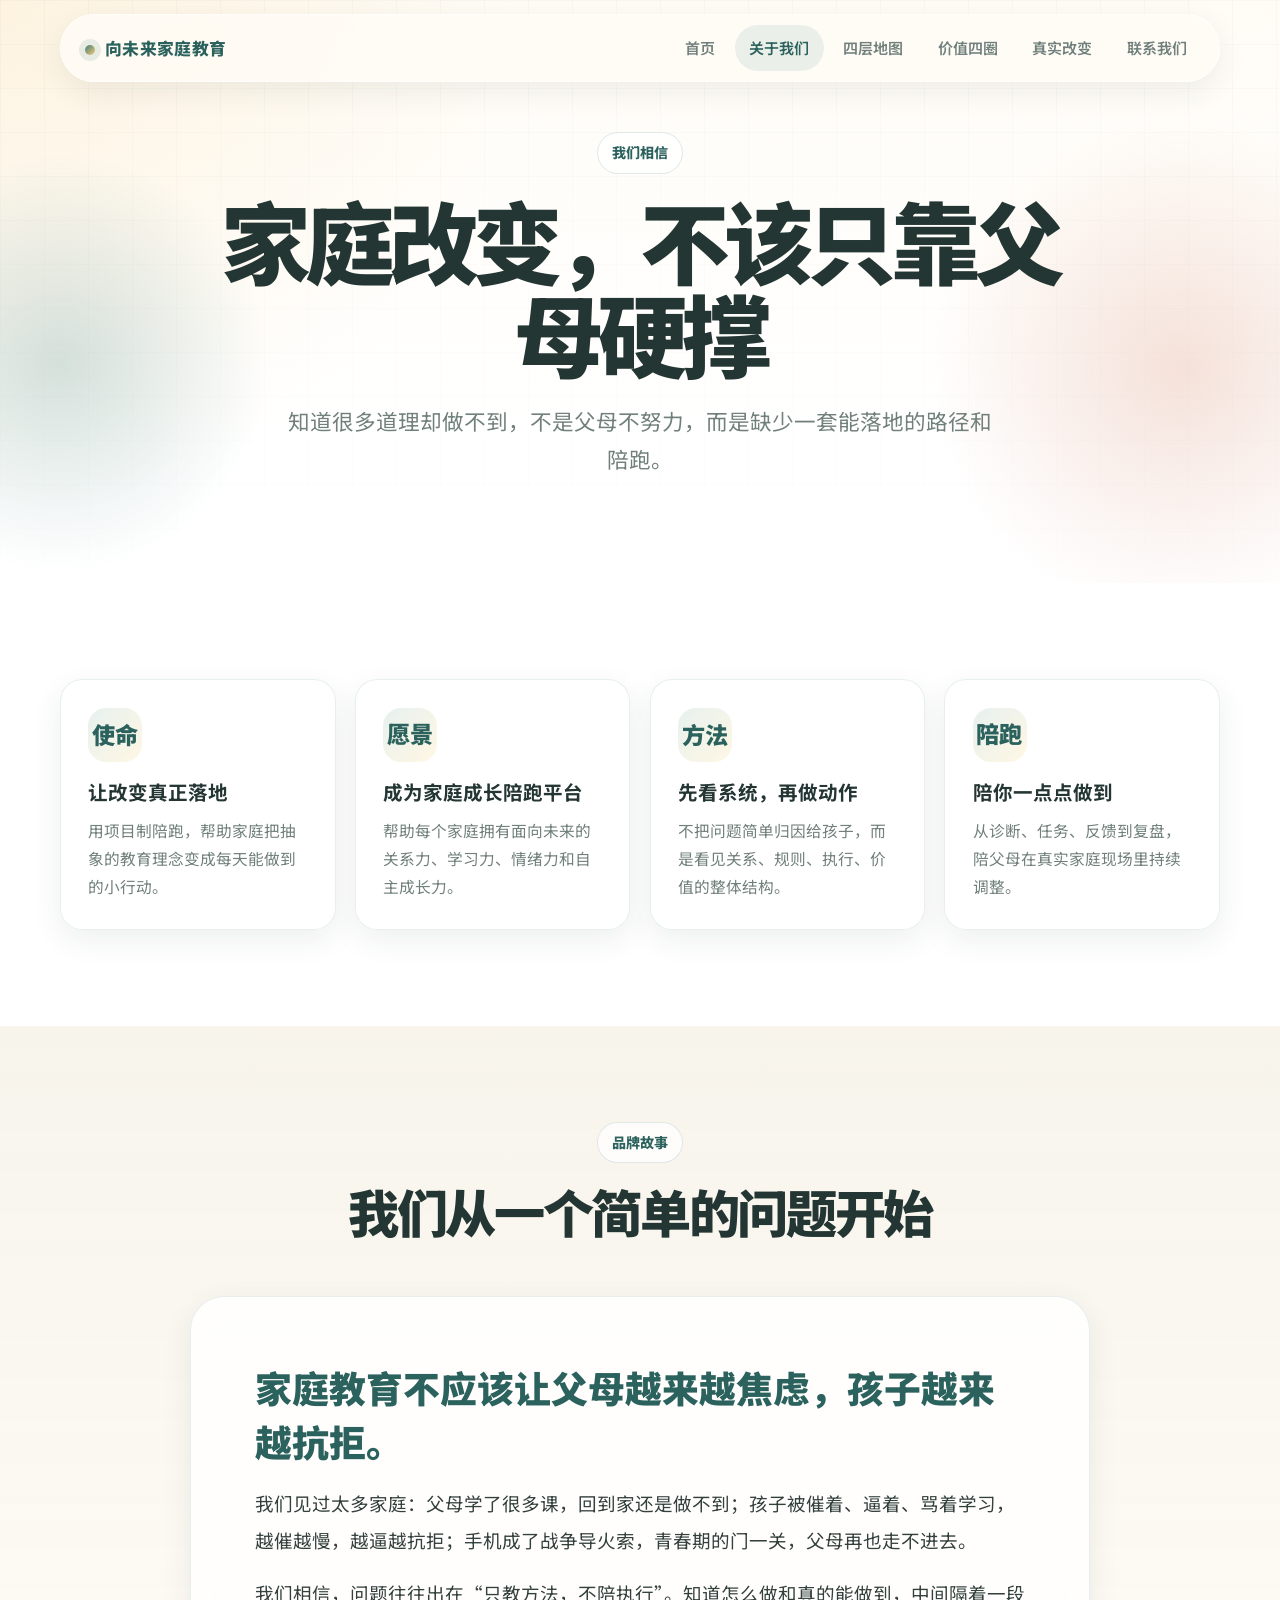
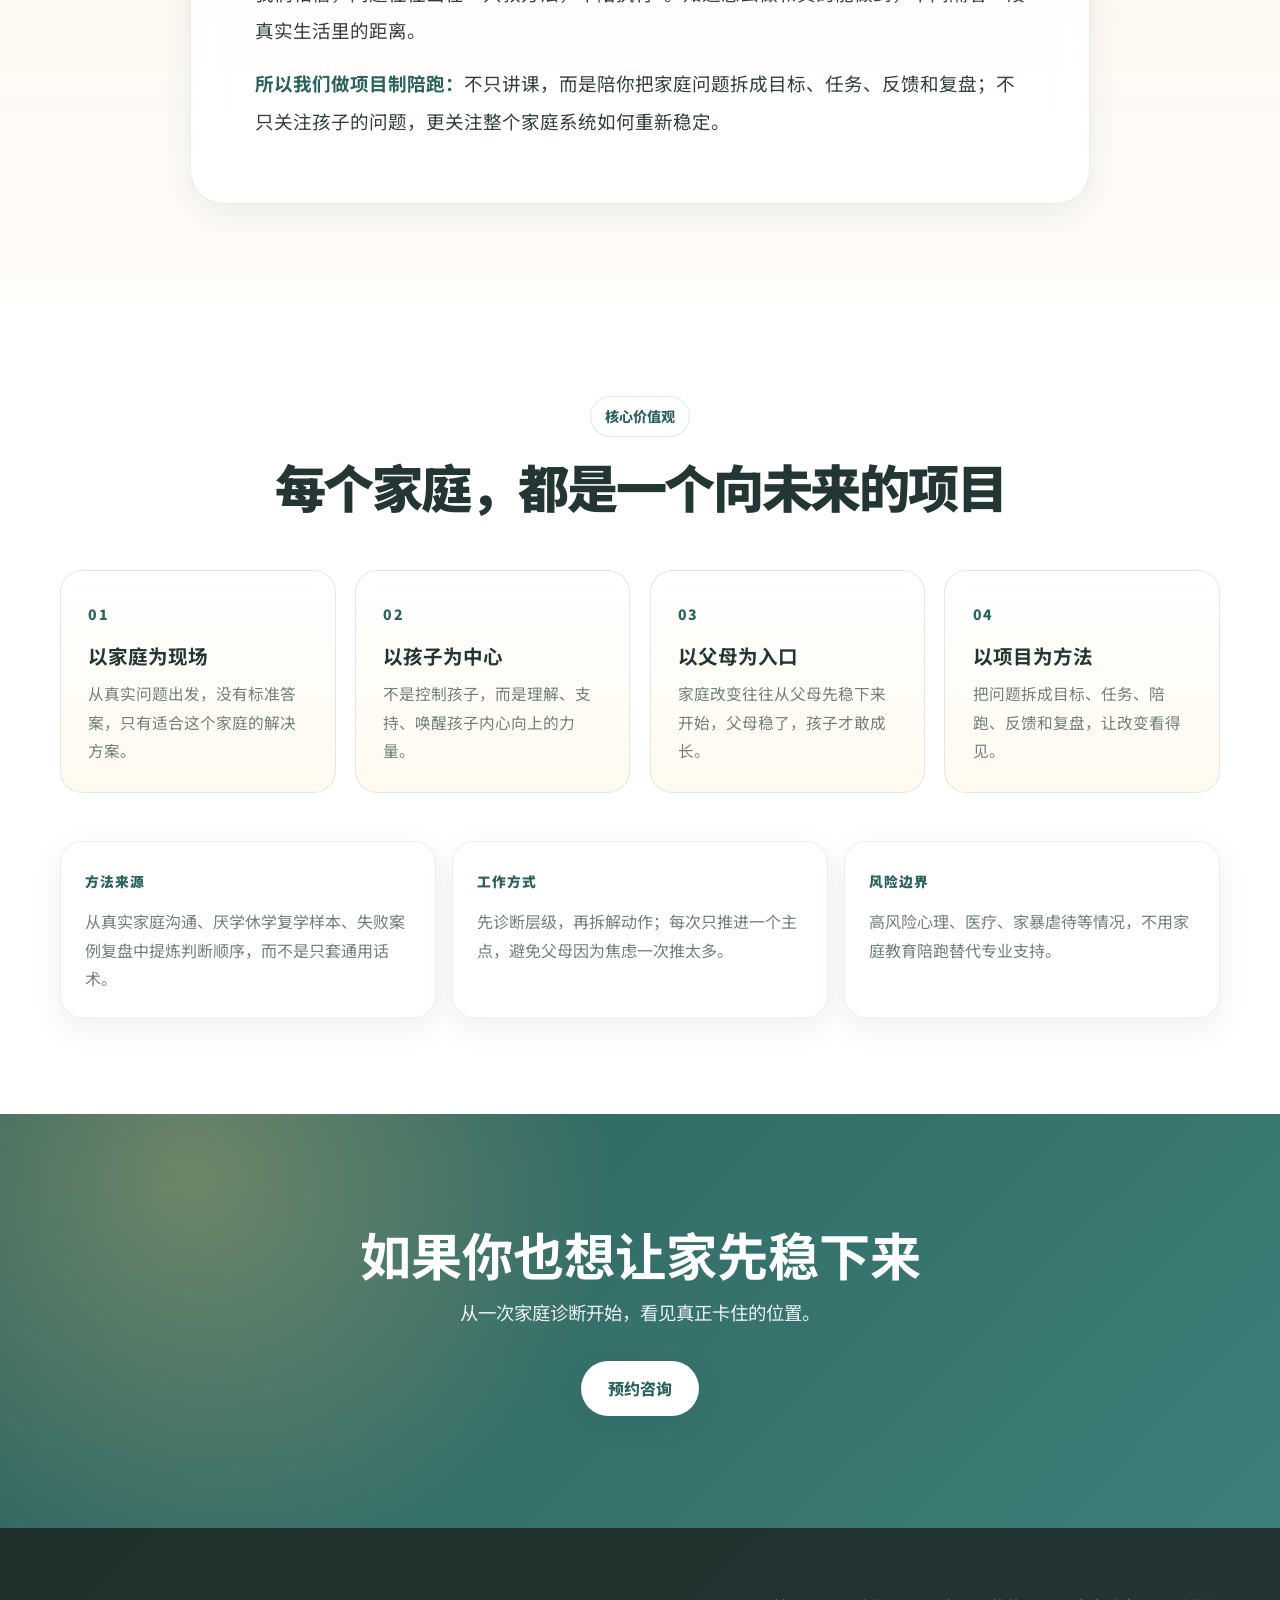
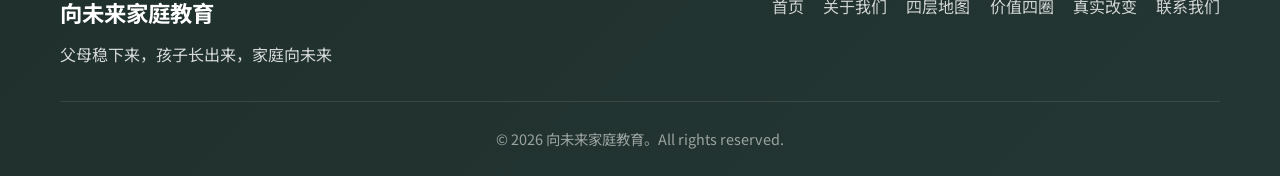
==== commit 3f56aee4: "Refine brand site conversion flow Clarify Xiangweilai as a trust-building family education brand sit" ====
--- a/about.html
+++ b/about.html
@@ -90,6 +90,11 @@
                 <div class="why-card reveal"><div class="why-number">03</div><h4>以父母为入口</h4><p>家庭改变往往从父母先稳下来开始，父母稳了，孩子才敢成长。</p></div>
                 <div class="why-card reveal"><div class="why-number">04</div><h4>以项目为方法</h4><p>把问题拆成目标、任务、陪跑、反馈和复盘，让改变看得见。</p></div>
             </div>
+            <div class="credibility-grid mt-lg">
+                <div class="credibility-card reveal"><strong>方法来源</strong><p>从真实家庭沟通、厌学休学复学样本、失败案例复盘中提炼判断顺序，而不是只套通用话术。</p></div>
+                <div class="credibility-card reveal"><strong>工作方式</strong><p>先诊断层级，再拆解动作；每次只推进一个主点，避免父母因为焦虑一次推太多。</p></div>
+                <div class="credibility-card reveal"><strong>风险边界</strong><p>高风险心理、医疗、家暴虐待等情况，不用家庭教育陪跑替代专业支持。</p></div>
+            </div>
         </div>
     </section>
 
--- a/css/style.css
+++ b/css/style.css
@@ -1363,10 +1363,273 @@
     }
 }
 
+/* 品牌首页：温暖可信的家庭教育官网 */
+.brand-home {
+    background:
+        radial-gradient(circle at 8% 8%, rgba(244, 201, 121, .20), transparent 28rem),
+        radial-gradient(circle at 92% 18%, rgba(63, 127, 121, .13), transparent 30rem),
+        linear-gradient(180deg, #FFFCF6 0%, #F7F3EA 52%, #FFFFFF 100%);
+}
+
+.brand-hero {
+    min-height: auto;
+    padding: 148px 0 76px;
+}
+
+.brand-hero::before {
+    width: 560px;
+    height: 560px;
+    right: -180px;
+    top: 72px;
+    background: radial-gradient(circle, rgba(244, 201, 121, .24), transparent 68%);
+}
+
+.brand-hero::after {
+    width: 420px;
+    height: 420px;
+    left: -160px;
+    bottom: -80px;
+    background: radial-gradient(circle, rgba(63, 127, 121, .18), transparent 70%);
+}
+
+.hero-layout {
+    position: relative;
+    z-index: 1;
+    display: grid;
+    grid-template-columns: minmax(0, 1.08fr) minmax(340px, .72fr);
+    gap: clamp(2rem, 6vw, 5rem);
+    align-items: center;
+}
+
+.brand-hero .hero-content {
+    max-width: 760px;
+    margin: 0;
+    text-align: left;
+}
+
+.brand-hero .hero-title {
+    max-width: 12.5ch;
+    margin-bottom: 1.35rem;
+    font-size: clamp(2.85rem, 6vw, 5.9rem);
+}
+
+.brand-hero .hero-title span {
+    color: var(--primary-dark);
+    background: none;
+    -webkit-background-clip: initial;
+    background-clip: initial;
+}
+
+.brand-hero .hero-subtitle {
+    margin: 0 0 2rem;
+    max-width: 700px;
+    color: #52615D;
+}
+
+.brand-hero .hero-buttons {
+    justify-content: flex-start;
+}
+
+.diagnosis-card {
+    position: relative;
+    padding: clamp(1.6rem, 4vw, 2.4rem);
+    border: 1px solid rgba(63, 127, 121, .16);
+    border-radius: var(--radius-lg);
+    background:
+        linear-gradient(180deg, rgba(255,255,255,.92), rgba(255,247,228,.68));
+    box-shadow: 0 28px 80px rgba(36, 54, 51, .13);
+}
+
+.diagnosis-label {
+    display: inline-flex;
+    margin-bottom: 1rem;
+    color: var(--primary-dark);
+    font-size: .86rem;
+    font-weight: 900;
+    letter-spacing: .08em;
+}
+
+.diagnosis-card h2 {
+    margin-bottom: 1.25rem;
+    color: var(--dark);
+    font-size: clamp(1.5rem, 3vw, 2.15rem);
+    line-height: 1.24;
+    letter-spacing: -.03em;
+}
+
+.diagnosis-card ul {
+    list-style: none;
+    display: grid;
+    gap: .85rem;
+}
+
+.diagnosis-card li {
+    padding: .95rem 1rem;
+    border: 1px solid rgba(63, 127, 121, .11);
+    border-radius: 18px;
+    background: rgba(255, 255, 255, .66);
+}
+
+.diagnosis-card strong,
+.diagnosis-card span {
+    display: block;
+}
+
+.diagnosis-card strong {
+    margin-bottom: .12rem;
+    color: var(--primary-dark);
+}
+
+.diagnosis-card span {
+    color: var(--text-light);
+    font-size: .94rem;
+    line-height: 1.6;
+}
+
+.diagnosis-link {
+    display: inline-flex;
+    margin-top: 1.2rem;
+    color: var(--primary-dark);
+    font-weight: 900;
+    text-decoration: none;
+}
+
+.trust-strip {
+    position: relative;
+    z-index: 1;
+    display: grid;
+    grid-template-columns: repeat(3, 1fr);
+    gap: 1rem;
+    margin-top: 2.6rem;
+}
+
+.trust-strip div {
+    padding: 1.1rem 1.2rem;
+    border: 1px solid rgba(63, 127, 121, .12);
+    border-radius: 22px;
+    background: rgba(255,255,255,.7);
+    box-shadow: 0 12px 36px rgba(36, 54, 51, .07);
+}
+
+.trust-strip strong,
+.trust-strip span {
+    display: block;
+}
+
+.trust-strip strong {
+    color: var(--dark);
+    margin-bottom: .2rem;
+}
+
+.trust-strip span {
+    color: var(--text-light);
+    font-size: .94rem;
+    line-height: 1.6;
+}
+
+@media (max-width: 980px) {
+    .hero-layout,
+    .trust-strip {
+        grid-template-columns: 1fr;
+    }
+
+    .brand-hero .hero-content {
+        text-align: center;
+        margin: 0 auto;
+    }
+
+    .brand-hero .hero-title,
+    .brand-hero .hero-subtitle {
+        margin-left: auto;
+        margin-right: auto;
+    }
+
+    .brand-hero .hero-buttons {
+        justify-content: center;
+    }
+}
+
+@media (max-width: 768px) {
+    .brand-hero {
+        padding-top: 124px;
+    }
+}
+
+/* 品牌转化组件 */
+.service-steps,
+.credibility-grid {
+    display: grid;
+    grid-template-columns: repeat(3, 1fr);
+    gap: 1rem;
+}
+
+.service-steps {
+    grid-template-columns: repeat(4, 1fr);
+}
+
+.service-step,
+.credibility-card {
+    padding: 1.5rem;
+    border: 1px solid rgba(63, 127, 121, .12);
+    border-radius: var(--radius-md);
+    background: rgba(255,255,255,.82);
+    box-shadow: var(--shadow-sm);
+}
+
+.service-step strong,
+.credibility-card strong,
+.case-tag {
+    display: inline-flex;
+    margin-bottom: .8rem;
+    color: var(--primary-dark);
+    font-size: .86rem;
+    font-weight: 900;
+    letter-spacing: .08em;
+}
+
+.service-step h3,
+.credibility-card h3,
+.case-card h3 {
+    color: var(--dark);
+    line-height: 1.35;
+    margin-bottom: .6rem;
+}
+
+.service-step p,
+.credibility-card p,
+.case-card p {
+    color: var(--text-light);
+}
+
+.trust-note {
+    margin-top: 1.5rem;
+    padding: 1.25rem 1.4rem;
+    border: 1px solid rgba(191, 91, 81, .18);
+    border-radius: var(--radius-md);
+    background: rgba(255, 241, 234, .72);
+    color: var(--text);
+    box-shadow: var(--shadow-sm);
+}
+
+.trust-note strong {
+    color: var(--danger);
+}
+
+.case-tag {
+    color: var(--success);
+}
+
+@media (max-width: 980px) {
+    .service-steps,
+    .credibility-grid {
+        grid-template-columns: repeat(2, 1fr);
+    }
+}
+
 @media (prefers-reduced-motion: reduce) {
-    .home-dark *,
-    .home-dark *::before,
-    .home-dark *::after {
+    *,
+    *::before,
+    *::after {
         animation: none !important;
         transition-duration: .01ms !important;
         scroll-behavior: auto !important;
